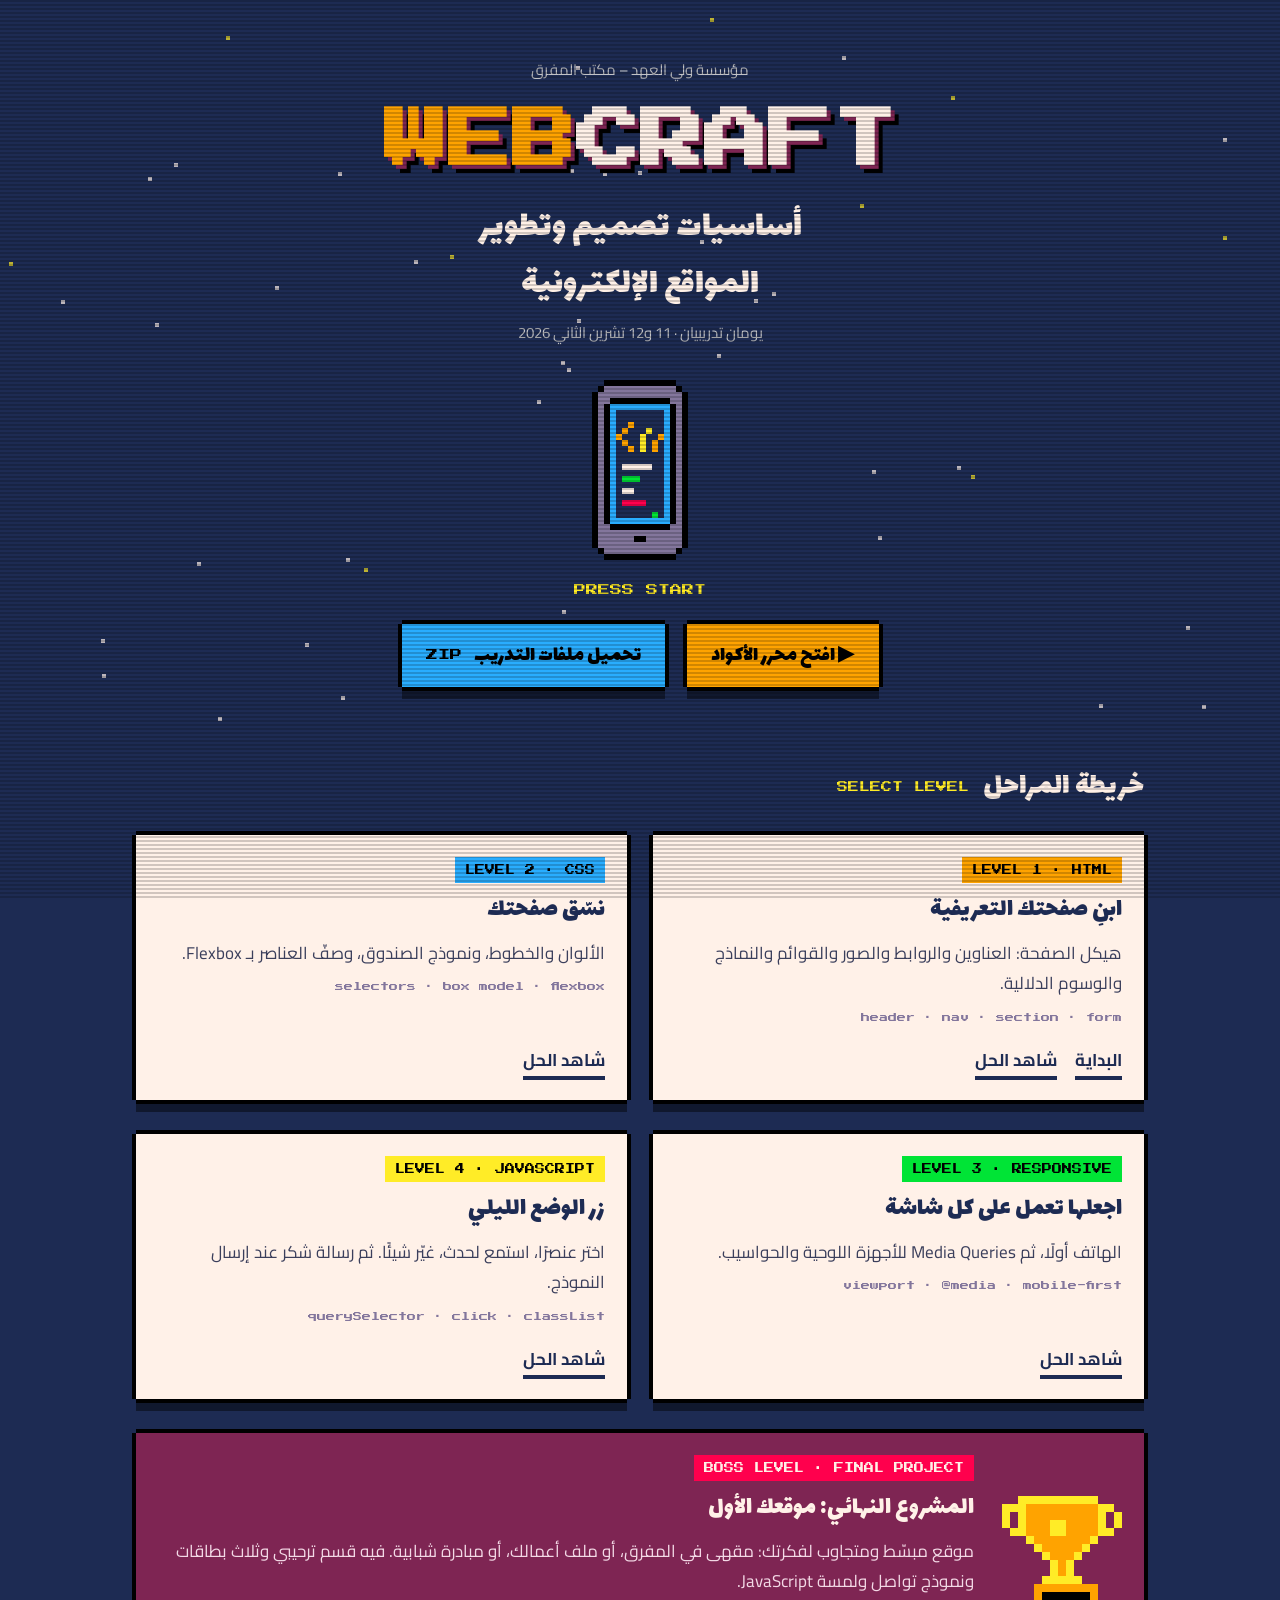
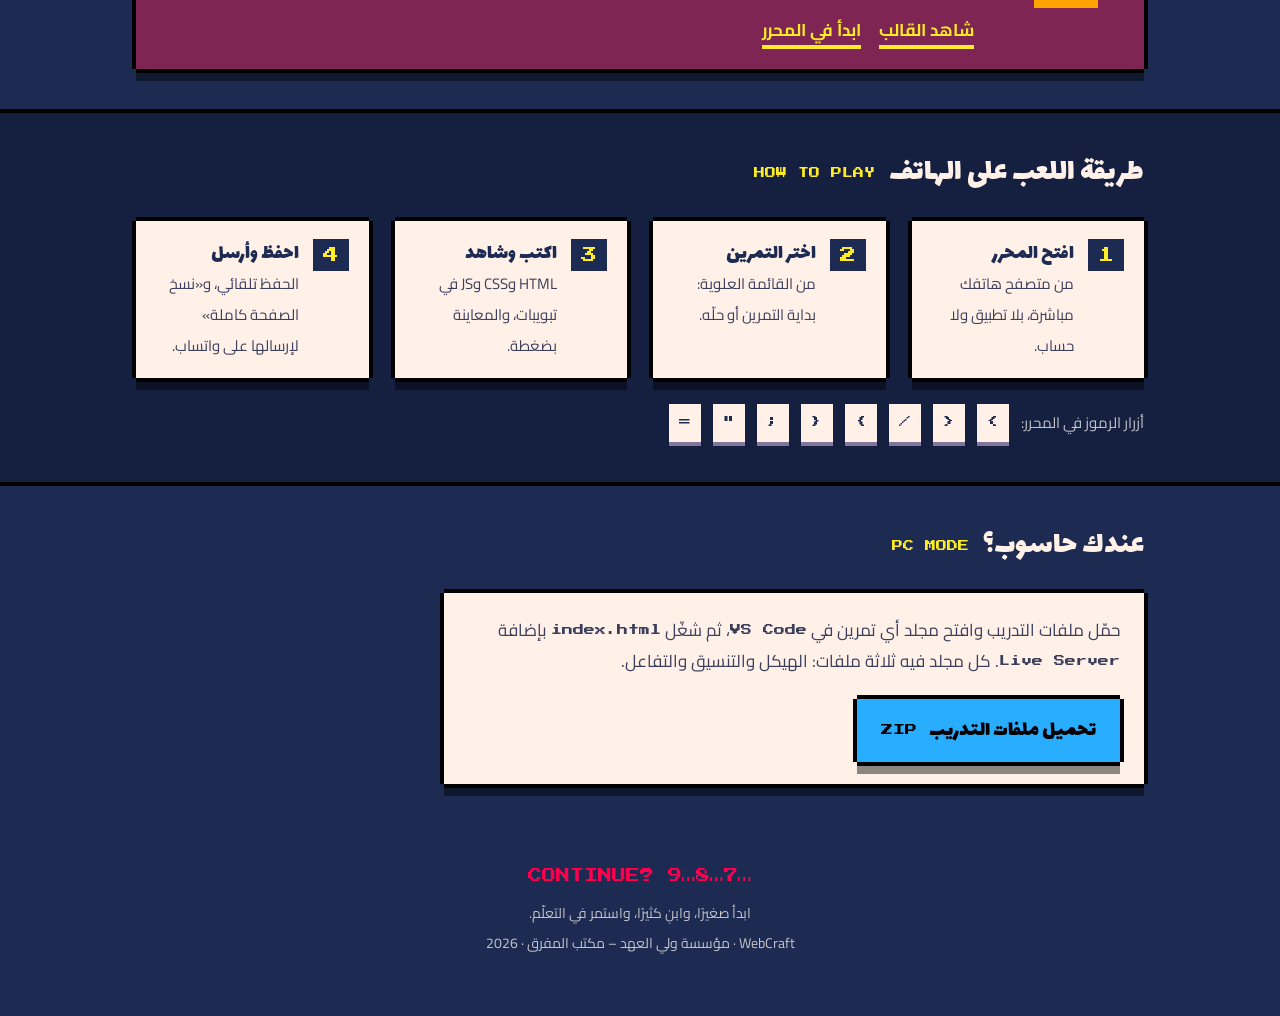
==== index.html @ da9c51e3 "WebCraft training: 8-bit landing page, phone code editor, exercise files Co-Authored-By: Claude Opus" ====
<!DOCTYPE html>
<html lang="ar" dir="rtl">
<head>
<meta charset="UTF-8">
<meta name="viewport" content="width=device-width, initial-scale=1, viewport-fit=cover">
<title>WebCraft</title>
<meta name="description" content="WebCraft: تدريب أساسيات تصميم وتطوير المواقع الإلكترونية – مؤسسة ولي العهد، مكتب المفرق. محرر أكواد للهاتف، والتمارين وحلولها، وقالب المشروع النهائي.">
<meta name="theme-color" content="#1D2B53">
<link rel="preconnect" href="https://fonts.googleapis.com">
<link rel="preconnect" href="https://fonts.gstatic.com" crossorigin>
<link rel="stylesheet" href="https://fonts.googleapis.com/css2?family=Press+Start+2P&family=Lalezar&family=Cairo:wght@400;700&display=swap">
<style>
/* Layout: an 8-bit "title screen" – logo + START, then the levels map (one card per exercise), a how-to-play strip, credits.
   Palette is the PICO-8 fantasy-console palette; single deliberate dark look. */
:root{
  --night:#1D2B53; --ink:#000000; --cream:#FFF1E8; --grey:#C2C3C7; --slate:#83769C;
  --orange:#FFA300; --red:#FF004D; --yellow:#FFEC27; --green:#00E436; --blue:#29ADFF; --plum:#7E2553;
  --pixel:"Press Start 2P", "Courier New", monospace;
  --display:"Lalezar", "Cairo", Tahoma, sans-serif;
  --body:"Cairo", Tahoma, "Segoe UI", sans-serif;
  --px:4px;
  color-scheme:dark;
}
*{box-sizing:border-box}
html{background:var(--night)}
body{margin:0;background:var(--night);color:var(--cream);font-family:var(--body);font-size:17px;line-height:1.8;
  padding-top:env(safe-area-inset-top,0px);padding-bottom:env(safe-area-inset-bottom,0px)}
/* CRT scanlines */
body::after{content:"";position:fixed;inset:0;pointer-events:none;z-index:50;
  background:repeating-linear-gradient(to bottom, rgba(0,0,0,.18) 0 2px, transparent 2px 4px);mix-blend-mode:multiply}
a{color:inherit}
:focus-visible{outline:var(--px) dashed var(--yellow);outline-offset:var(--px)}
.wrap{max-width:1040px;margin:0 auto;padding-left:max(16px, env(safe-area-inset-left, 0px));padding-right:max(16px, env(safe-area-inset-right, 0px))}
.latin{font-family:var(--pixel);direction:ltr;unicode-bidi:isolate;letter-spacing:0}

/* Pixel box: stepped corners via box-shadow */
.pbox{position:relative;background:var(--cream);color:var(--night);
  box-shadow:0 calc(-1*var(--px)) 0 0 var(--ink),0 var(--px) 0 0 var(--ink),calc(-1*var(--px)) 0 0 0 var(--ink),var(--px) 0 0 0 var(--ink),
  0 calc(3*var(--px)) 0 0 rgba(0,0,0,.45)}

/* Stars */
.stars{position:absolute;inset:0;overflow:hidden;pointer-events:none}
.stars i{position:absolute;width:var(--px);height:var(--px);background:var(--cream);opacity:.7}
@media (prefers-reduced-motion:no-preference){.stars i:nth-child(3n){animation:tw 1.6s steps(2) infinite}.blink{animation:blink 1s steps(2) infinite}}
@keyframes tw{50%{opacity:.15}}
@keyframes blink{50%{opacity:0}}

/* Hero / title screen */
.hero{position:relative;padding-block:56px 40px;text-align:center;overflow:hidden}
.org{font-size:15px;color:var(--grey);margin:0 0 18px}
.logo{margin:0;font-family:var(--pixel);font-size:clamp(30px,8vw,64px);line-height:1.25;color:var(--orange);direction:ltr;
  text-shadow:var(--px) var(--px) 0 var(--plum),calc(2*var(--px)) calc(2*var(--px)) 0 var(--ink)}
.logo span{color:var(--cream)}
.tagline{font-family:var(--display);font-size:clamp(24px,4.6vw,38px);font-weight:400;line-height:1.5;margin:18px auto 6px;max-width:22ch;text-wrap:balance}
.meta{font-size:15px;color:var(--grey);margin:0}
.sprite{display:block;margin:28px auto 8px;width:192px;height:192px;image-rendering:pixelated;max-width:100%}
.press{font-family:var(--pixel);font-size:12px;color:var(--yellow);margin:14px 0 22px;direction:ltr}
.ctas{display:flex;flex-wrap:wrap;gap:22px;justify-content:center}
.btn{display:inline-flex;align-items:center;gap:12px;font-family:var(--display);font-size:22px;text-decoration:none;padding:12px 24px;cursor:pointer;
  background:var(--orange);color:var(--ink);transition:transform .05s steps(1)}
.btn.alt{background:var(--blue)}
.btn:hover{background:var(--yellow)}
.btn:active{transform:translateY(var(--px));box-shadow:0 calc(-1*var(--px)) 0 0 var(--ink),0 var(--px) 0 0 var(--ink),calc(-1*var(--px)) 0 0 0 var(--ink),var(--px) 0 0 0 var(--ink)}
.btn .latin{font-size:12px}

/* Section titles */
section{padding-block:40px}
.stitle{display:flex;align-items:baseline;gap:14px;flex-wrap:wrap;margin:0 0 26px}
.stitle h2{font-family:var(--display);font-weight:400;font-size:32px;margin:0;line-height:1.3}
.stitle .latin{font-size:11px;color:var(--yellow)}

/* Level map */
.levels{display:grid;grid-template-columns:repeat(2,minmax(0,1fr));gap:34px 26px}
@media (max-width:640px){.levels{grid-template-columns:1fr}}
.level{padding:22px 22px 20px;display:flex;flex-direction:column;gap:10px;min-width:0}
.level .tag{align-self:flex-start;font-family:var(--pixel);font-size:10px;line-height:1;padding:8px 10px;color:var(--ink);direction:ltr}
.level h3{font-family:var(--display);font-weight:400;font-size:26px;margin:0;line-height:1.35}
.level p{margin:0;color:#3B3F5C}
.level .skills{font-family:var(--pixel);font-size:9px;line-height:2;color:var(--slate);direction:ltr;text-align:right}
.level .links{display:flex;gap:18px;flex-wrap:wrap;margin-top:auto;padding-top:8px}
.level .links a{font-weight:700;color:var(--night);text-decoration:none;border-bottom:var(--px) solid currentColor}
.level .links a:hover{color:var(--red)}
.hearts{display:flex;gap:4px;direction:ltr;justify-content:flex-end}
.hearts canvas{width:20px;height:18px;image-rendering:pixelated}
.l1 .tag{background:var(--orange)} .l2 .tag{background:var(--blue)} .l3 .tag{background:var(--green)} .l4 .tag{background:var(--yellow)}
.boss{grid-column:1/-1;background:var(--plum);color:var(--cream);display:grid;grid-template-columns:auto 1fr;gap:20px;align-items:center}
.boss .tag{background:var(--red);color:var(--cream)}
.boss p{color:#F3D9E6}
.boss .links a{color:var(--yellow)}
.boss canvas.bosssprite{width:128px;height:128px;image-rendering:pixelated}

/* How to play */
.steps{list-style:none;margin:0;padding:0;display:grid;grid-template-columns:repeat(auto-fit,minmax(220px,1fr));gap:26px}
.steps li{padding:18px 20px;display:flex;gap:14px;align-items:flex-start}
.steps .n{flex:0 0 auto;font-family:var(--pixel);font-size:16px;background:var(--night);color:var(--yellow);padding:8px 10px;line-height:1}
.steps strong{display:block;font-family:var(--display);font-weight:400;font-size:21px;line-height:1.4}
.steps span{color:#3B3F5C;font-size:15px}
.dark-strip{background:#151F40;border-block:var(--px) solid var(--ink)}
.controls{display:flex;flex-wrap:wrap;gap:12px;margin-top:26px;align-items:center;color:var(--grey);font-size:15px}
.key{font-family:var(--pixel);font-size:12px;background:var(--cream);color:var(--night);padding:8px 10px;direction:ltr;
  box-shadow:0 var(--px) 0 0 var(--slate)}

/* Footer */
footer{padding-block:40px 56px;text-align:center;color:var(--grey);font-size:14px}
footer .over{font-family:var(--pixel);font-size:14px;color:var(--red);margin:0 0 12px;direction:ltr}
footer p{margin:4px 0}

@media (max-width:560px){
  .boss{grid-template-columns:1fr;justify-items:start}
  .boss canvas.bosssprite{width:96px;height:96px}
  .btn{font-size:20px;padding:10px 18px}
}
</style>
</head>
<body>

<header class="hero">
  <div class="stars" aria-hidden="true" id="stars"></div>
  <div class="wrap" style="position:relative">
    <p class="org">مؤسسة ولي العهد – مكتب المفرق</p>
    <h1 class="logo">WEB<span>CRAFT</span></h1>
    <p class="tagline">أساسيات تصميم وتطوير المواقع الإلكترونية</p>
    <p class="meta">يومان تدريبيان · 11 و12 تشرين الثاني 2026</p>
    <canvas class="sprite" id="hero" width="32" height="32" aria-label="رسمة بكسلية لهاتف يعرض رمز الكود"></canvas>
    <p class="press"><span class="blink">PRESS START</span></p>
    <div class="ctas">
      <a class="btn pbox" href="editor/">▶ افتح محرر الأكواد</a>
      <a class="btn alt pbox" href="WebCraft-files.zip" download>تحميل ملفات التدريب <span class="latin">ZIP</span></a>
    </div>
  </div>
</header>

<main>
  <section>
    <div class="wrap">
      <div class="stitle"><h2>خريطة المراحل</h2><span class="latin">SELECT LEVEL</span></div>
      <div class="levels">
        <article class="level pbox l1">
          <span class="tag">LEVEL 1 · HTML</span>
          <h3>ابنِ صفحتك التعريفية</h3>
          <p>هيكل الصفحة: العناوين والروابط والصور والقوائم والنماذج والوسوم الدلالية.</p>
          <div class="skills">header · nav · section · form</div>
          <div class="links"><a href="files/01-tamreen1-start/">البداية</a><a href="files/02-tamreen1-solution/">شاهد الحل</a></div>
        </article>
        <article class="level pbox l2">
          <span class="tag">LEVEL 2 · CSS</span>
          <h3>نسّق صفحتك</h3>
          <p>الألوان والخطوط، ونموذج الصندوق، وصفّ العناصر بـ Flexbox.</p>
          <div class="skills">selectors · box model · flexbox</div>
          <div class="links"><a href="files/03-tamreen2-solution/">شاهد الحل</a></div>
        </article>
        <article class="level pbox l3">
          <span class="tag">LEVEL 3 · RESPONSIVE</span>
          <h3>اجعلها تعمل على كل شاشة</h3>
          <p>الهاتف أولًا، ثم Media Queries للأجهزة اللوحية والحواسيب.</p>
          <div class="skills">viewport · @media · mobile-first</div>
          <div class="links"><a href="files/04-tamreen3-solution/">شاهد الحل</a></div>
        </article>
        <article class="level pbox l4">
          <span class="tag">LEVEL 4 · JAVASCRIPT</span>
          <h3>زر الوضع الليلي</h3>
          <p>اختر عنصرًا، استمع لحدث، غيّر شيئًا. ثم رسالة شكر عند إرسال النموذج.</p>
          <div class="skills">querySelector · click · classList</div>
          <div class="links"><a href="files/05-tamreen4-solution/">شاهد الحل</a></div>
        </article>
        <article class="level pbox boss">
          <canvas class="bosssprite" id="boss" width="16" height="16" aria-hidden="true"></canvas>
          <div style="display:flex;flex-direction:column;gap:10px;min-width:0">
            <span class="tag">BOSS LEVEL · FINAL PROJECT</span>
            <h3>المشروع النهائي: موقعك الأول</h3>
            <p>موقع مبسّط ومتجاوب لفكرتك: مقهى في المفرق، أو ملف أعمالك، أو مبادرة شبابية. فيه قسم ترحيبي وثلاث بطاقات ونموذج تواصل ولمسة JavaScript.</p>
            <div class="links"><a href="files/06-final-project-template/">شاهد القالب</a><a href="editor/">ابدأ في المحرر</a></div>
          </div>
        </article>
      </div>
    </div>
  </section>

  <section class="dark-strip">
    <div class="wrap">
      <div class="stitle"><h2>طريقة اللعب على الهاتف</h2><span class="latin">HOW TO PLAY</span></div>
      <ol class="steps">
        <li class="pbox"><span class="n latin">1</span><div><strong>افتح المحرر</strong><span>من متصفح هاتفك مباشرة، بلا تطبيق ولا حساب.</span></div></li>
        <li class="pbox"><span class="n latin">2</span><div><strong>اختر التمرين</strong><span>من القائمة العلوية: بداية التمرين أو حلّه.</span></div></li>
        <li class="pbox"><span class="n latin">3</span><div><strong>اكتب وشاهد</strong><span>HTML وCSS وJS في تبويبات، والمعاينة بضغطة.</span></div></li>
        <li class="pbox"><span class="n latin">4</span><div><strong>احفظ وأرسل</strong><span>الحفظ تلقائي، و«نسخ الصفحة كاملة» لإرسالها على واتساب.</span></div></li>
      </ol>
      <div class="controls" aria-label="أزرار الرموز في المحرر">
        <span>أزرار الرموز في المحرر:</span>
        <span class="key">&lt;</span><span class="key">&gt;</span><span class="key">/</span><span class="key">{</span><span class="key">}</span><span class="key">;</span><span class="key">"</span><span class="key">=</span>
      </div>
    </div>
  </section>

  <section>
    <div class="wrap">
      <div class="stitle"><h2>عندك حاسوب؟</h2><span class="latin">PC MODE</span></div>
      <div class="pbox" style="padding:22px 24px;max-width:70ch">
        <p style="margin:0 0 8px;color:#3B3F5C">حمّل ملفات التدريب وافتح مجلد أي تمرين في <span class="latin" style="font-size:11px">VS Code</span>، ثم شغّل <span class="latin" style="font-size:11px">index.html</span> بإضافة <span class="latin" style="font-size:11px">Live Server</span>. كل مجلد فيه ثلاثة ملفات: الهيكل والتنسيق والتفاعل.</p>
        <a class="btn alt pbox" style="margin-top:14px" href="WebCraft-files.zip" download>تحميل ملفات التدريب <span class="latin">ZIP</span></a>
      </div>
    </div>
  </section>
</main>

<footer>
  <div class="wrap">
    <p class="over">CONTINUE? 9…8…7…</p>
    <p>ابدأ صغيرًا، وابنِ كثيرًا، واستمر في التعلّم.</p>
    <p>WebCraft · مؤسسة ولي العهد – مكتب المفرق · 2026</p>
  </div>
</footer>

<script>
(function(){
  // Pixel art from string maps. Palette keys -> PICO-8 colors.
  var P={".":null,k:"#000000",n:"#1D2B53",c:"#FFF1E8",g:"#C2C3C7",o:"#FFA300",y:"#FFEC27",b:"#29ADFF",r:"#FF004D",p:"#7E2553",G:"#00E436",s:"#83769C"};
  function draw(id,rows){
    var cv=document.getElementById(id); if(!cv) return; var ctx=cv.getContext("2d");
    rows.forEach(function(row,y){ for(var x=0;x<row.length;x++){ var c=P[row[x]]; if(c){ctx.fillStyle=c;ctx.fillRect(x,y,1,1);} } });
  }
  // 32x32 phone showing </> with a cursor
  draw("hero",[
"................................",
"..........kkkkkkkkkkkk..........",
".........kssssssssssssk.........",
"........kssssssssssssssk........",
"........ksskkkkkkkkkkssk........",
"........kskbbbbbbbbbbksk........",
"........kskbnnnnnnnnbksk........",
"........kskbnnnnnnnnbksk........",
"........kskbnnonnnnnbksk........",
"........kskbnonnnynnbksk........",
"........kskbonnnynnobksk........",
"........kskbnonnynonbksk........",
"........kskbnnonynonbksk........",
"........kskbnnnnnnnnbksk........",
"........kskbnnnnnnnnbksk........",
"........kskbncccccnnbksk........",
"........kskbnnnnnnnnbksk........",
"........kskbnGGGnnnnbksk........",
"........kskbnnnnnnnnbksk........",
"........kskbnccnnnnnbksk........",
"........kskbnnnnnnnnbksk........",
"........kskbnrrrrnnnbksk........",
"........kskbnnnnnnnnbksk........",
"........kskbnnnnnnGnbksk........",
"........kskbbbbbbbbbbksk........",
"........ksskkkkkkkkkkssk........",
"........kssssssssssssssk........",
"........ksssssskkssssssk........",
"........kssssssssssssssk........",
".........kssssssssssssk.........",
"..........kkkkkkkkkkkk..........",
"................................"
  ]);
  // 16x16 boss: a pixel trophy
  draw("boss",[
"................",
"...yyyyyyyyyy...",
".yyyoooooooooyy.",
".y.yoooooooooy.y",
".y.yoooyyooooy.y",
"..yyoooyyooooyy.",
"....yoooooooy...",
".....yoooooy....",
"......yoooy.....",
".......yoy......",
".......yoy......",
"......yyyyy.....",
".....oooooooo...",
".....okkkkkko...",
".....oooooooo...",
"................"
  ]);
  // Twinkling stars in the title screen
  var st=document.getElementById("stars"); if(st){ var seed=7; function rnd(){ seed=(seed*9301+49297)%233280; return seed/233280; }
    for(var i=0;i<46;i++){ var s=document.createElement("i"); s.style.left=(rnd()*100)+"%"; s.style.top=(rnd()*100)+"%"; if(i%5===0){s.style.background="#FFEC27"} st.appendChild(s); } }
})();
</script>
</body>
</html>
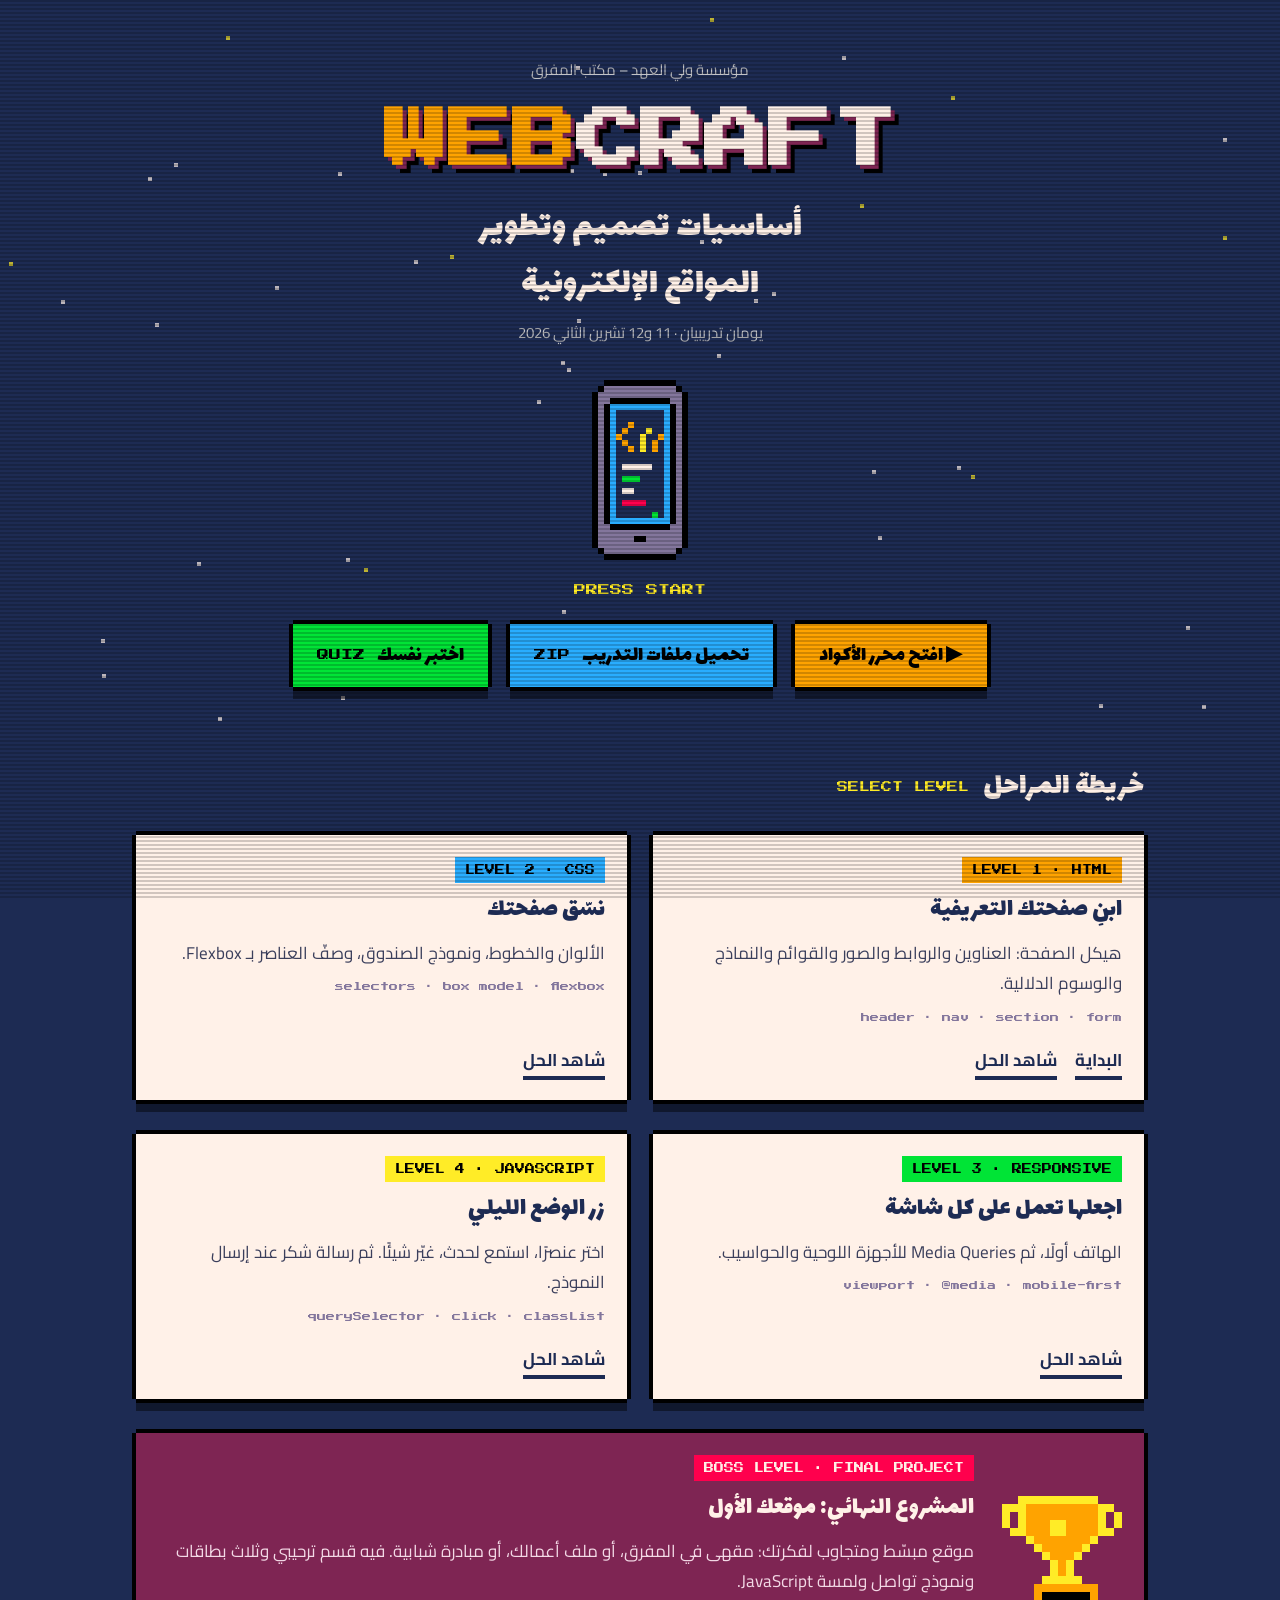
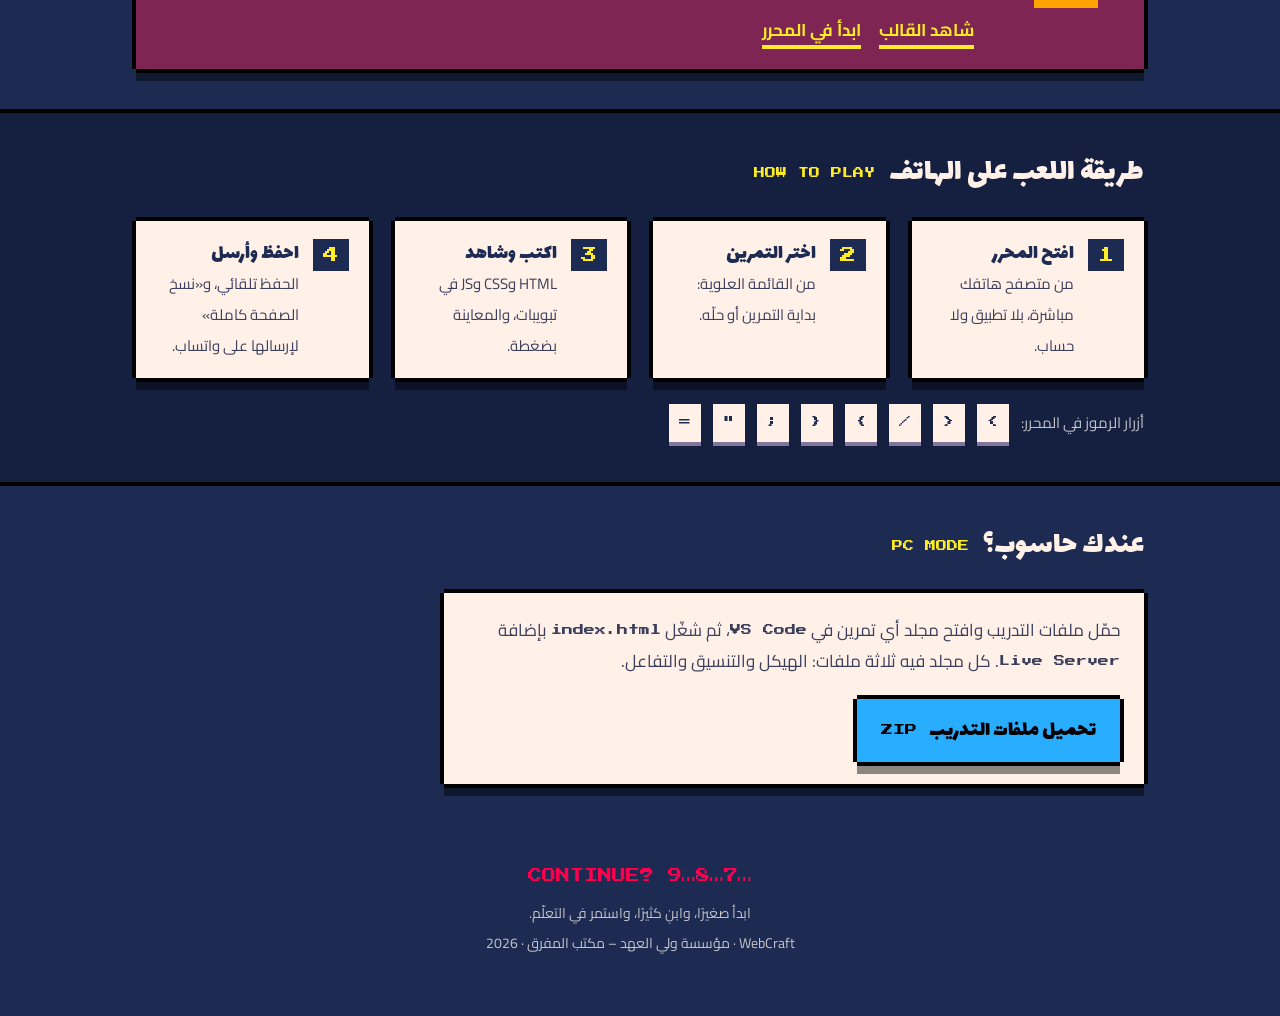
==== commit 8d0b07bf: "Add 8-bit quiz for day 1 and day 2 Co-Authored-By: Claude Opus 5.5 <noreply@anthropic.com> Claude-Se" ====
--- a/index.html
+++ b/index.html
@@ -126,6 +126,7 @@
     <div class="ctas">
       <a class="btn pbox" href="editor/">▶ افتح محرر الأكواد</a>
       <a class="btn alt pbox" href="WebCraft-files.zip" download>تحميل ملفات التدريب <span class="latin">ZIP</span></a>
+      <a class="btn pbox" style="background:var(--green)" href="quiz/">اختبر نفسك <span class="latin">QUIZ</span></a>
     </div>
   </div>
 </header>
